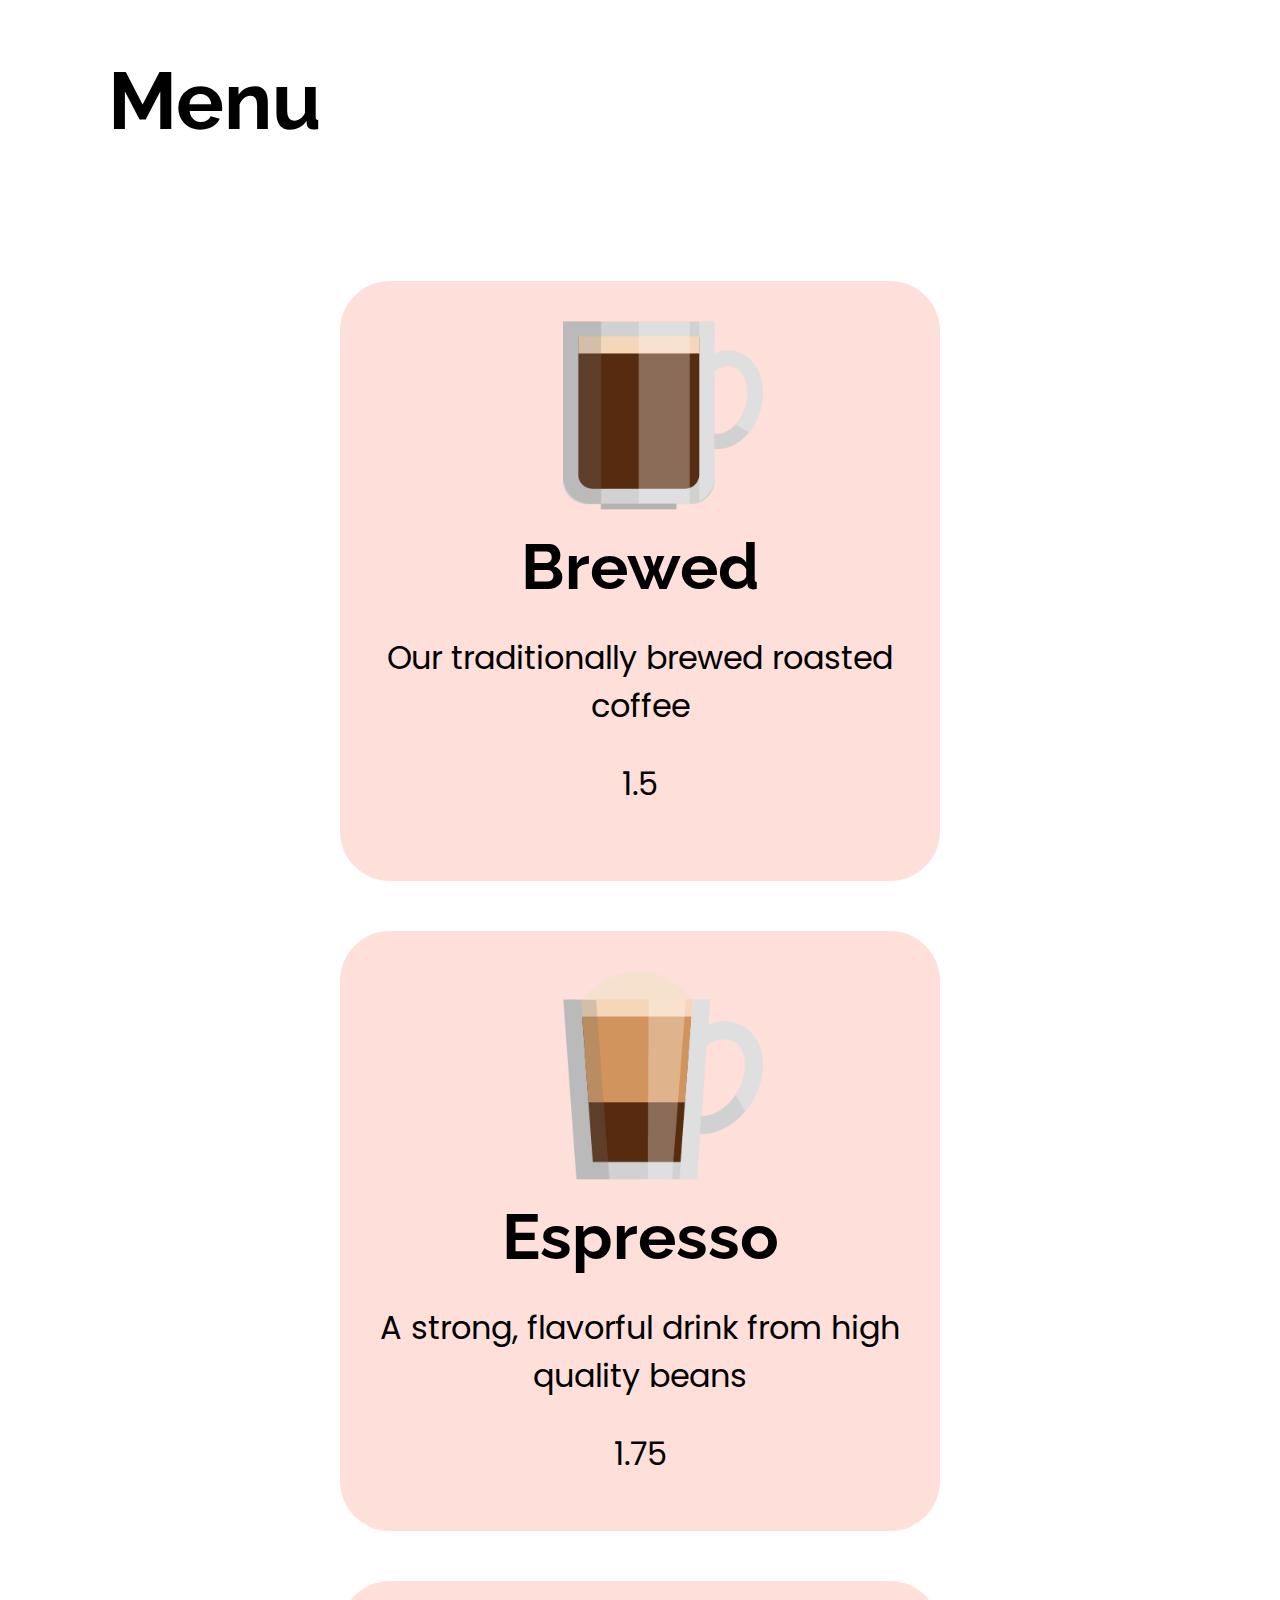
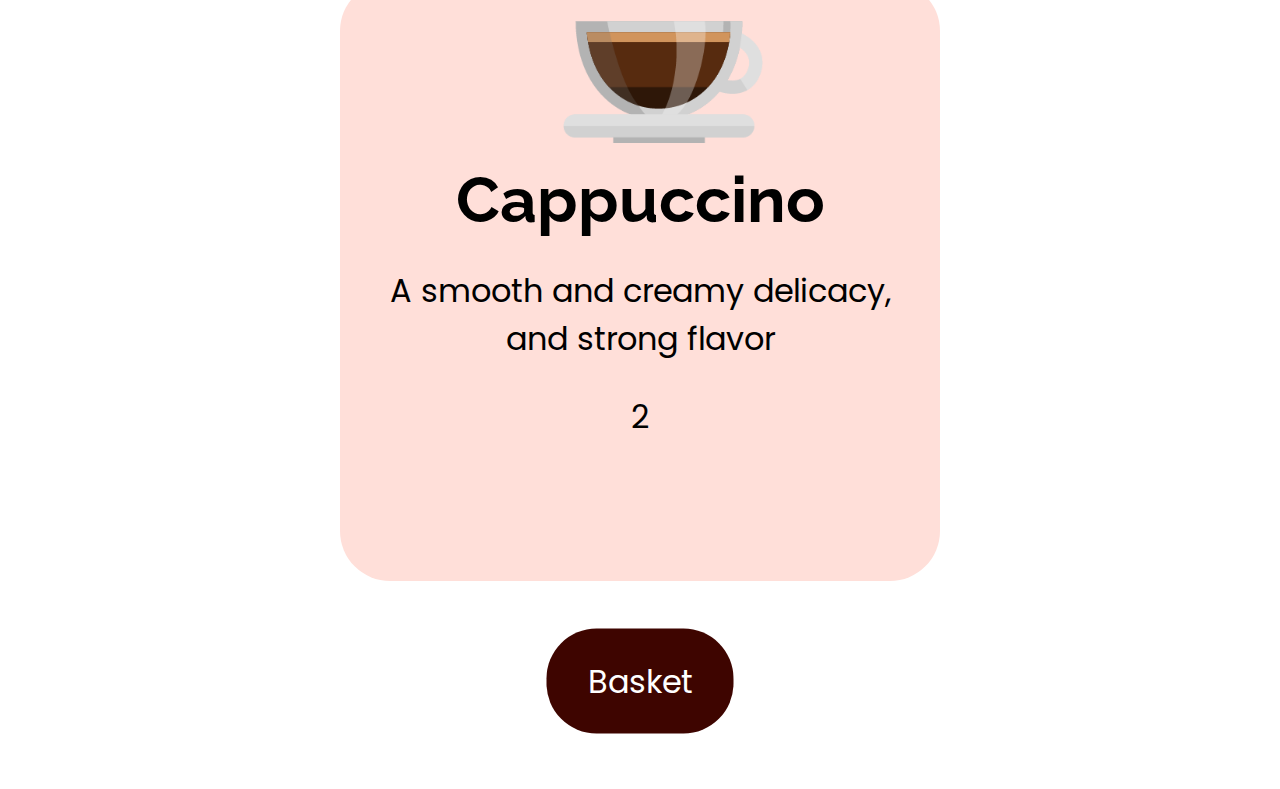
==== index.html @ 14aaa4b0 "a" ====
<!DOCTYPE html>
<html>

<head>
  <title>Dynamic Content from JSON</title>
  <link rel="stylesheet" href="Styles.css" type="text/css">
  <link rel="preconnect" href="https://fonts.googleapis.com">
  <link rel="preconnect" href="https://fonts.gstatic.com" crossorigin>
  <link href="https://fonts.googleapis.com/css2?family=Poiret+One&family=Poppins:wght@300&family=Raleway&display=swap" rel="stylesheet">
</head>

<body>
  <h1 id="title"></h1>
  <p id="description"></p>
  <div id="items"></div>

  <script src="options.js"></script>
  <script>
    // Fetch the JSON file
    fetch('data.json')
      .then(response => response.json())
      .then(data => {
        // Update the title and description
        document.getElementById('title').textContent = data.title;
        document.getElementById('description').textContent = data.description;

        // Loop through the items and create HTML elements
        data.items.forEach(item => {
          const div = document.createElement('div');
          div.classList.add("item");
          const img = document.createElement('img');
          const h2 = document.createElement('h2');
          const p1 = document.createElement('p');
          const p2 = document.createElement('p');

          div.addEventListener('click', function () {window.location.href = "" + item.name + ".html";});

          img.src = "images/" + item.name + ".png";
          h2.textContent = item.name;
          p1.textContent = item.description;
          p2.textContent = item.price;

          div.appendChild(img);
          div.appendChild(h2);
          div.appendChild(p1);
          div.appendChild(p2);

          document.getElementById('items').appendChild(div);
        });
      })
      .catch(error => {
        console.error('Error fetching data:', error);
      });
  </script>
   <button class = "menuButton"><a href="Basket.html">  Basket  </a></button>
   <div class = "space"></div>

</body>
</html>
---- Styles.css ----
/* GENERAL STYLING*/
h1{
  font-family: 'Raleway', sans-serif;
  font-size: 5rem;
  margin-left: 100px;
}

h2 {
  font-family: 'Raleway', sans-serif;
  font-size: 4rem;
  margin-left: 100px;
}

label,
input,
#value,
p {
  font-family: 'Poppins', sans-serif;
  font-size: 2rem;
  margin-left: 100px;
}

.exit{
  position: absolute;
  top: 2.5%;
  left: 85%;
  font-size: 4em;
}

.exit a:link, a:visited{
  color: #000;
}

.space{
  height: 200px;
}
/*STYLING FOR DETAILS PAGES*/
.container {
  display: block;
  position: relative;
  padding-left: 35px;
  margin-bottom: 12px;
  cursor: pointer;
  font-size: 22px;
  -webkit-user-select: none;
  -moz-user-select: none;
  -ms-user-select: none;
  user-select: none;
  margin-bottom: 90px;
  margin-left: 100px;
}

.container input {
  position: absolute;
  opacity: 0;
  cursor: pointer;
}

.checkmark {
  position: absolute;
  top: -50%;
  left: 0;
  height: 100px;
  width: 100px;
  background-color: #E8E8E8;
  border-radius: 30%;
  margin-bottom: 50px;
}

.container:hover input~.checkmark {
  background-color: #ccc;
}

.container input:checked~.checkmark {
  background-color: #FFDFD9;
}

.checkmark:after {
  content: "";
  position: absolute;
  display: none;
}

.container input:checked~.checkmark:after {
  display: block;
}

input {
  width: 100px;
  height: 20px;
}

.slider {
  -webkit-appearance: none;
  width: 50%;
  height: 25px;
  background: #E8E8E8;
  -webkit-transition: .2s;
  transition: opacity .2s;
}

.slider::-webkit-slider-thumb {
  -webkit-appearance: none;
  appearance: none;
  width: 45px;
  height: 45px;
  border-radius: 50%;
  background: #FFDFD9;
  cursor: pointer;
}

.slider::-moz-range-thumb {
  width: 25px;
  height: 25px;
  background: #FFDFD9;
  cursor: pointer;
}

#amount {
  background: rgba(255, 255, 255, 0.1);
  border: none;
  font-size: 16px;
  height: 45px;
  margin: 0;
  outline: 0;
  padding: 15px;
  width: 30%;
  background-color: #FFDFD9;
  box-shadow: 0 1px 0 rgba(0, 0, 0, 0.03) inset;
  margin-bottom: 30px;
  font-family: 'Poppins', sans-serif;
  font-size: 2rem;
  margin-left: 100px;
}

.menuButton {
  background-color: #3E0500;
  border-radius: 50px;
  border-width: 0;
  height: 105px;
  cursor: pointer;
  margin: 0;
  text-align: center;
  transition: all 200ms;
  vertical-align: baseline;
  white-space: nowrap;
  user-select: none;
  -webkit-user-select: none;
  touch-action: manipulation;
  margin: 0;
  position: absolute;
  left: 50%;
  -ms-transform: translate(-50%, -50%);
  transform: translate(-50%, -50%);
  margin-top: 100px;
}

.menuButton a:link,
.menuButton a:visited {
  font-family: 'Poppins', sans-serif;
  font-size: 2rem;
  margin-left: 100px;
  color: #fff;
  margin: 35px;
  text-decoration: none;
}
/*STYLING FOR MENU PAGE*/
.item{
  background-color: #FFDFD9;
  border-radius: 50px;
  text-align: center;
  height: 600px;
  width: 600px;
  margin: 0 auto;
  margin-top: 50px
}
.item img{
  padding-top: 40px;
  margin-left: 45px;
  width: 200px;
}
.item h2, p{
  margin: 0;
  padding: 15px;
}
/*STYLING FOR BASKET PAGE*/
#orders div{
  background-color: #FFDFD9;
  width: 900px;
  height: 475px;
  border-radius: 50px;
  margin: 0 auto;
  margin-top: 50px
}
#orders div img{
  width: 100px;
  margin: 50px;
}
#orders div h2{
  position: absolute;
  top: 230px;
  left: 120px;
  font-size: 3.5em;
}
#orders div h3{
  position: absolute;
  top: 525px;
  left: 49%;
  font-size: 3.5em;
}
#orders div p{
 margin-left: 50px;
  width: 400px;
}
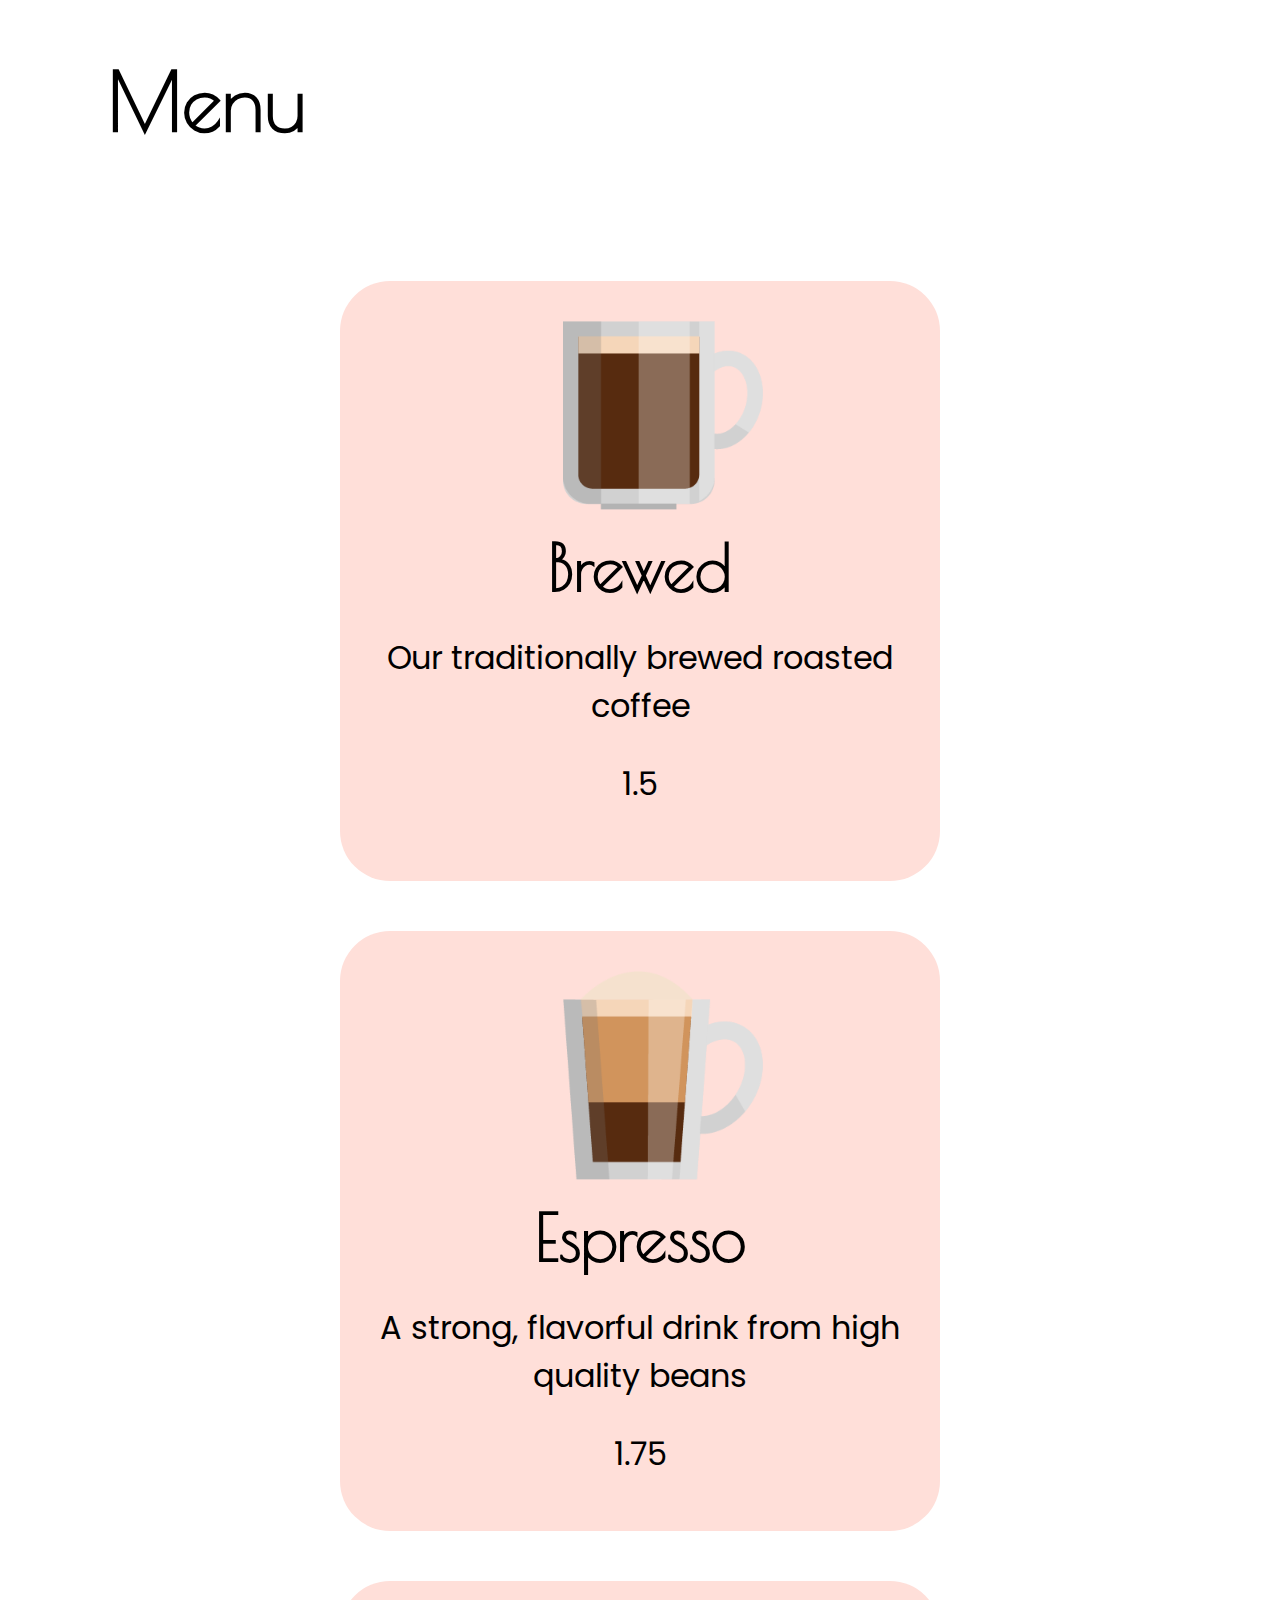
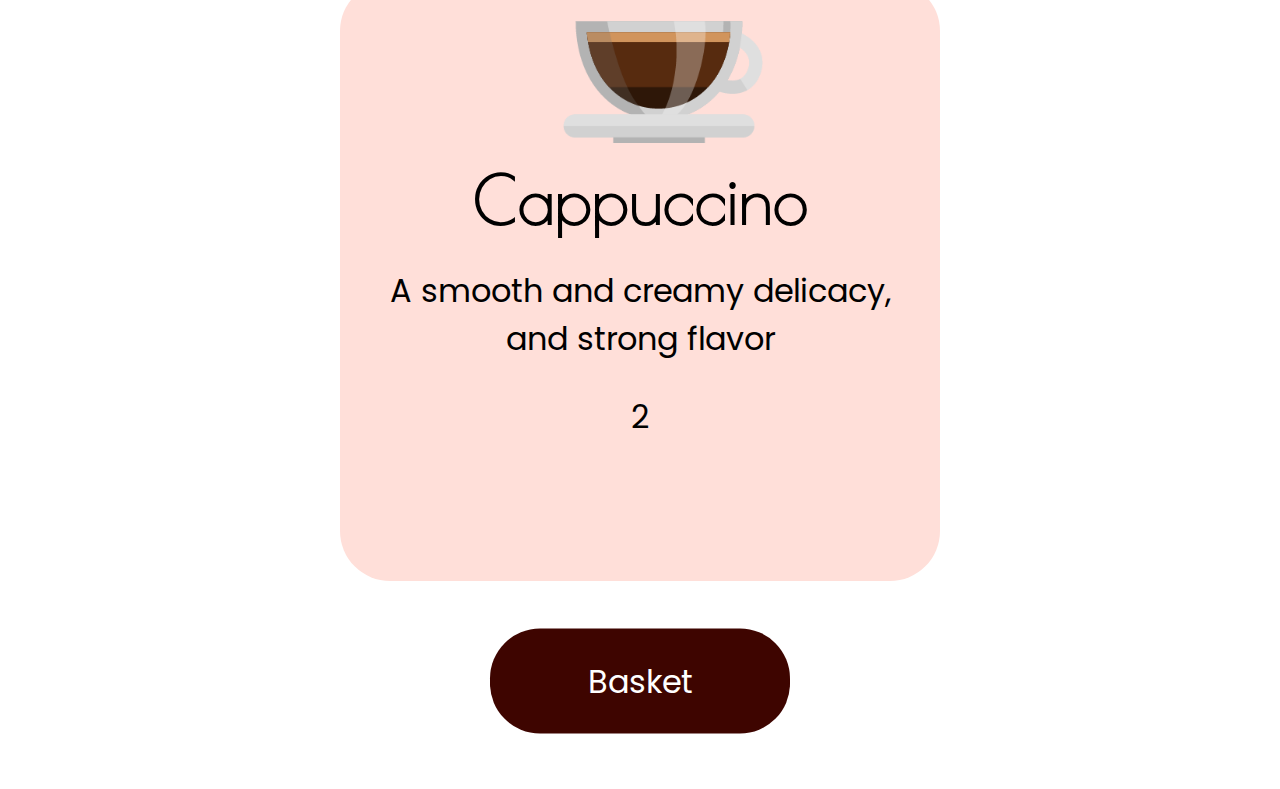
==== commit 994f9b56: "a" ====
--- a/index.html
+++ b/index.html
@@ -6,7 +6,7 @@
   <link rel="stylesheet" href="Styles.css" type="text/css">
   <link rel="preconnect" href="https://fonts.googleapis.com">
   <link rel="preconnect" href="https://fonts.gstatic.com" crossorigin>
-  <link href="https://fonts.googleapis.com/css2?family=Poiret+One&family=Poppins:wght@300&family=Raleway&display=swap" rel="stylesheet">
+  <link href="https://fonts.googleapis.com/css2?family=Poiret+One&family=Poppins:wght@300&display=swap"rel="stylesheet">
 </head>
 
 <body>
@@ -33,7 +33,7 @@
           const p1 = document.createElement('p');
           const p2 = document.createElement('p');
 
-          div.addEventListener('click', function () {window.location.href = "" + item.name + ".html";});
+          div.addEventListener('click', function () { window.location.href = "" + item.name + ".html"; });
 
           img.src = "images/" + item.name + ".png";
           h2.textContent = item.name;
@@ -52,8 +52,9 @@
         console.error('Error fetching data:', error);
       });
   </script>
-   <button class = "menuButton"><a href="Basket.html">  Basket  </a></button>
-   <div class = "space"></div>
+  <button class="menuButton"><a href="Basket.html">Basket</a></button>
+  <div class="space"></div>
 
 </body>
+
 </html>--- a/Styles.css
+++ b/Styles.css
@@ -1,12 +1,12 @@
 /* GENERAL STYLING*/
 h1{
-  font-family: 'Raleway', sans-serif;
+  font-family: 'Poiret One', cursive;
   font-size: 5rem;
   margin-left: 100px;
 }
 
 h2 {
-  font-family: 'Raleway', sans-serif;
+  font-family: 'Poiret One', cursive;
   font-size: 4rem;
   margin-left: 100px;
 }
@@ -138,6 +138,7 @@
   border-radius: 50px;
   border-width: 0;
   height: 105px;
+  width: 300px;
   cursor: pointer;
   margin: 0;
   text-align: center;
@@ -210,5 +211,5 @@
 }
 #orders div p{
  margin-left: 50px;
-  width: 400px;
+  width: 700px;
 }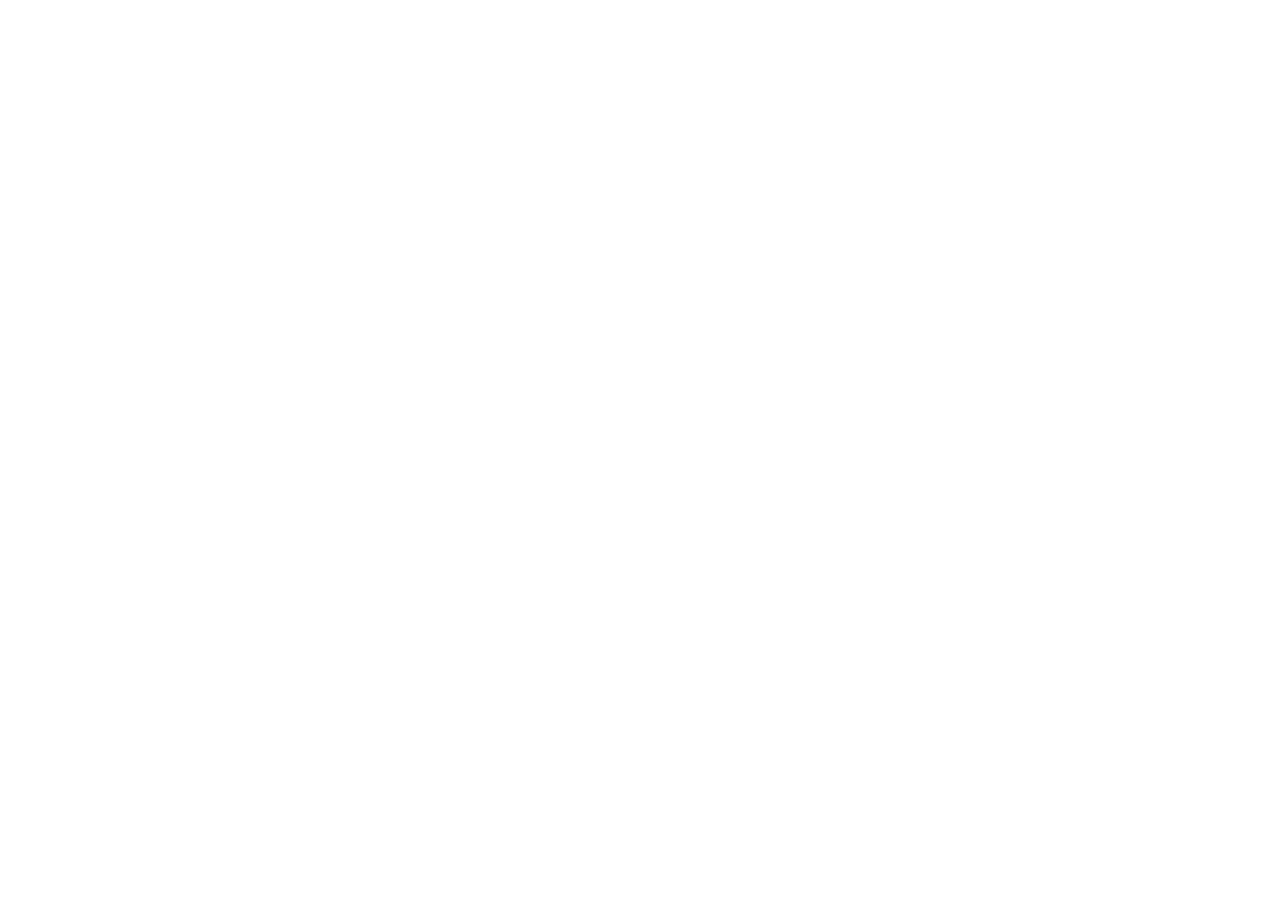
==== commit 664d0156: "a" ====
--- a/index.html
+++ b/index.html
@@ -10,51 +10,9 @@
 </head>
 
 <body>
-  <h1 id="title"></h1>
-  <p id="description"></p>
-  <div id="items"></div>
+  <div class = "landing">
 
-  <script src="options.js"></script>
-  <script>
-    // Fetch the JSON file
-    fetch('data.json')
-      .then(response => response.json())
-      .then(data => {
-        // Update the title and description
-        document.getElementById('title').textContent = data.title;
-        document.getElementById('description').textContent = data.description;
-
-        // Loop through the items and create HTML elements
-        data.items.forEach(item => {
-          const div = document.createElement('div');
-          div.classList.add("item");
-          const img = document.createElement('img');
-          const h2 = document.createElement('h2');
-          const p1 = document.createElement('p');
-          const p2 = document.createElement('p');
-
-          div.addEventListener('click', function () { window.location.href = "" + item.name + ".html"; });
-
-          img.src = "images/" + item.name + ".png";
-          h2.textContent = item.name;
-          p1.textContent = item.description;
-          p2.textContent = item.price;
-
-          div.appendChild(img);
-          div.appendChild(h2);
-          div.appendChild(p1);
-          div.appendChild(p2);
-
-          document.getElementById('items').appendChild(div);
-        });
-      })
-      .catch(error => {
-        console.error('Error fetching data:', error);
-      });
-  </script>
-  <button class="menuButton"><a href="Basket.html">Basket</a></button>
-  <div class="space"></div>
-
+  </div>
 </body>
 
 </html>--- a/Styles.css
+++ b/Styles.css
@@ -1,8 +1,17 @@
 /* GENERAL STYLING*/
-h1{
+body {
+  margin: 0 auto;
+}
+
+h1 {
   font-family: 'Poiret One', cursive;
   font-size: 5rem;
-  margin-left: 100px;
+  margin: 0 auto;
+  padding: 40px 0;
+  background-color: #3E0500;
+  width: 100%;
+  text-align: center;
+  color: #fff;
 }
 
 h2 {
@@ -20,20 +29,29 @@
   margin-left: 100px;
 }
 
-.exit{
+.exit {
   position: absolute;
   top: 2.5%;
   left: 85%;
   font-size: 4em;
-}
-
-.exit a:link, a:visited{
+  color: #fff;
+}
+
+.exit a:link,
+a:visited {
   color: #000;
 }
 
-.space{
+.space {
   height: 200px;
 }
+/*STYLING FOR LANDING PAGE*/
+.landing {
+  background: linear-gradient(#68332e, #3E0500);
+  width: 100%;
+  height: 100%;
+}
+
 /*STYLING FOR DETAILS PAGES*/
 .container {
   display: block;
@@ -165,8 +183,9 @@
   margin: 35px;
   text-decoration: none;
 }
+
 /*STYLING FOR MENU PAGE*/
-.item{
+.item {
   background-color: #FFDFD9;
   border-radius: 50px;
   text-align: center;
@@ -175,17 +194,21 @@
   margin: 0 auto;
   margin-top: 50px
 }
-.item img{
+
+.item img {
   padding-top: 40px;
   margin-left: 45px;
   width: 200px;
 }
-.item h2, p{
+
+.item h2,
+p {
   margin: 0;
   padding: 15px;
 }
+
 /*STYLING FOR BASKET PAGE*/
-#orders div{
+#orders div {
   background-color: #FFDFD9;
   width: 900px;
   height: 475px;
@@ -193,23 +216,34 @@
   margin: 0 auto;
   margin-top: 50px
 }
-#orders div img{
+
+#orders div img {
   width: 100px;
   margin: 50px;
 }
-#orders div h2{
+
+#orders div h2 {
   position: absolute;
   top: 230px;
   left: 120px;
   font-size: 3.5em;
 }
-#orders div h3{
+
+#orders div h3 {
   position: absolute;
   top: 525px;
   left: 49%;
   font-size: 3.5em;
 }
-#orders div p{
- margin-left: 50px;
+
+#orders div p {
+  margin-left: 50px;
   width: 700px;
+}
+
+.noneYet {
+  text-align: center;
+  margin-top: 100px;
+  margin-bottom: 50px;
+  font-size: 2.5em;
 }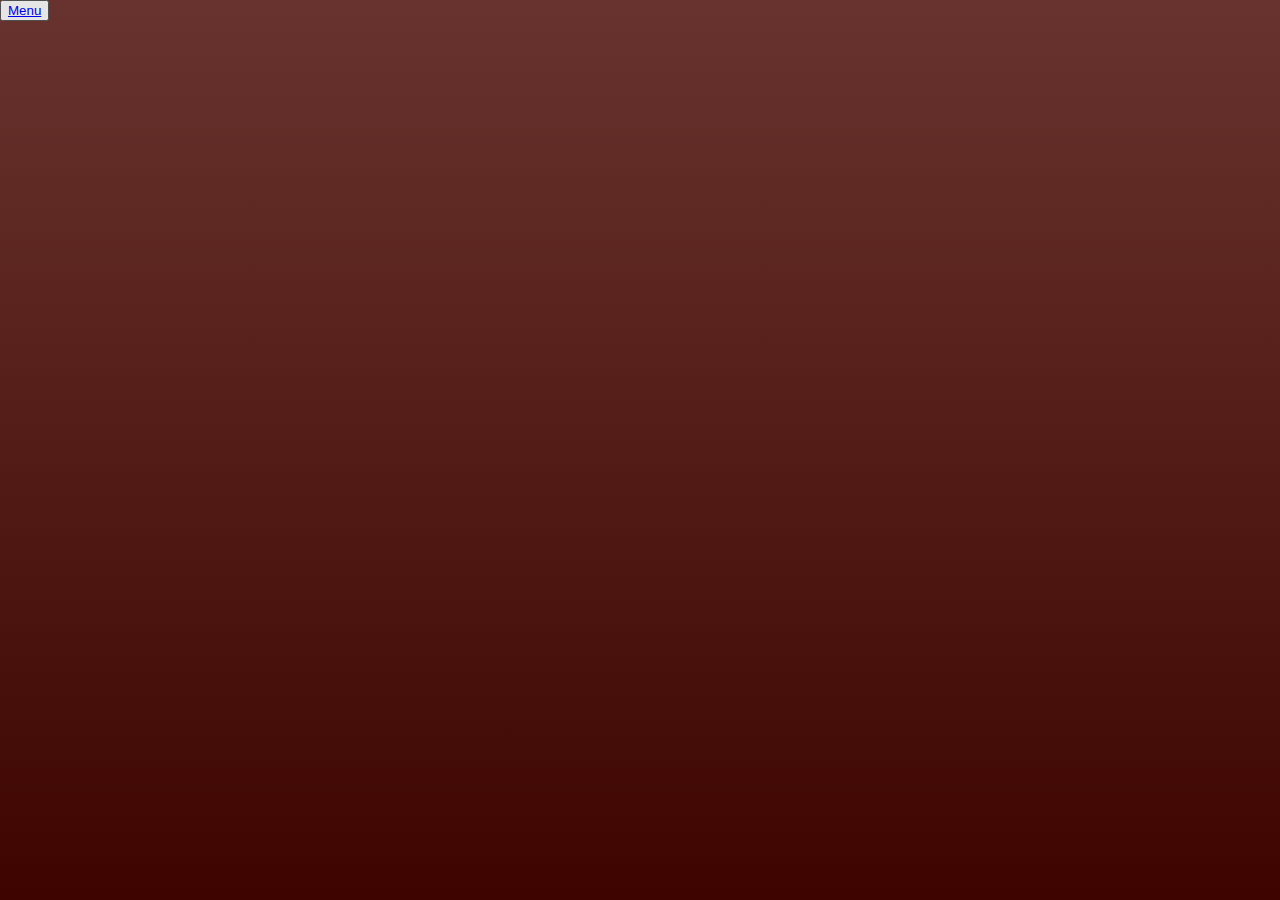
==== commit ddf0fcb0: "a" ====
--- a/index.html
+++ b/index.html
@@ -11,7 +11,7 @@
 
 <body>
   <div class = "landing">
-
+    <button class="indexButton"><a href="Menu.html">Menu</a></button>
   </div>
 </body>
 
--- a/Styles.css
+++ b/Styles.css
@@ -48,8 +48,40 @@
 /*STYLING FOR LANDING PAGE*/
 .landing {
   background: linear-gradient(#68332e, #3E0500);
-  width: 100%;
-  height: 100%;
+  width: 100vw;
+  height: 100vh;
+}
+.menuButton {
+  background-color: #ffffff;
+  border-radius: 50px;
+  border-width: 0;
+  height: 105px;
+  width: 300px;
+  cursor: pointer;
+  margin: 0;
+  text-align: center;
+  transition: all 200ms;
+  vertical-align: baseline;
+  white-space: nowrap;
+  user-select: none;
+  -webkit-user-select: none;
+  touch-action: manipulation;
+  margin: 0;
+  position: absolute;
+  left: 50%;
+  -ms-transform: translate(-50%, -50%);
+  transform: translate(-50%, -50%);
+  margin-top: 100px;
+}
+
+.menuButton a:link,
+.menuButton a:visited {
+  font-family: 'Poppins', sans-serif;
+  font-size: 2rem;
+  margin-left: 100px;
+  color: #3E0500;
+  margin: 35px;
+  text-decoration: none;
 }
 
 /*STYLING FOR DETAILS PAGES*/
@@ -234,6 +266,7 @@
   top: 525px;
   left: 49%;
   font-size: 3.5em;
+  font-family: 'Poiret One', cursive;
 }
 
 #orders div p {
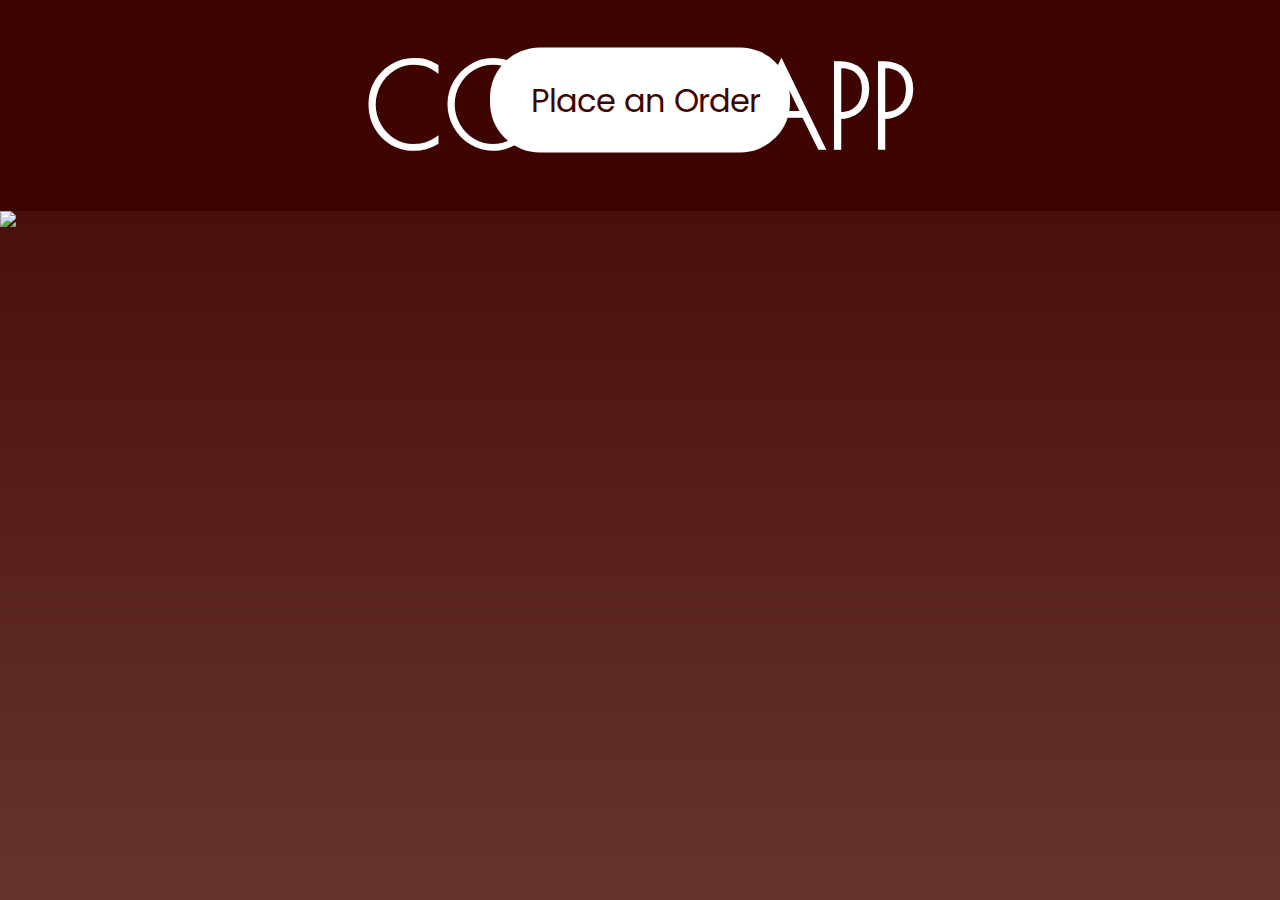
==== commit 50525ffd: "a" ====
--- a/index.html
+++ b/index.html
@@ -11,7 +11,9 @@
 
 <body>
   <div class = "landing">
-    <button class="indexButton"><a href="Menu.html">Menu</a></button>
+    <button class="indexButton"><a href="Menu.html">Place an Order</a></button>
+    <h1 class = "indexh1">COFFEE APP</h1>
+    <img src = "Espresso.html" class = "indeximg">
   </div>
 </body>
 
--- a/Styles.css
+++ b/Styles.css
@@ -47,11 +47,11 @@
 }
 /*STYLING FOR LANDING PAGE*/
 .landing {
-  background: linear-gradient(#68332e, #3E0500);
+  background: linear-gradient(#3E0500, #68332e);
   width: 100vw;
   height: 100vh;
 }
-.menuButton {
+.indexButton {
   background-color: #ffffff;
   border-radius: 50px;
   border-width: 0;
@@ -74,14 +74,26 @@
   margin-top: 100px;
 }
 
-.menuButton a:link,
-.menuButton a:visited {
+.indexButton a:link,
+.indexButton a:visited {
   font-family: 'Poppins', sans-serif;
   font-size: 2rem;
   margin-left: 100px;
   color: #3E0500;
   margin: 35px;
   text-decoration: none;
+}
+
+.indexh1{
+  font-family: 'Poiret One', cursive;
+  font-size: 7rem;
+  margin: 0 auto;
+  text-align: center;
+  color: #fff;
+}
+
+.indeximg{
+  width: 200px;
 }
 
 /*STYLING FOR DETAILS PAGES*/
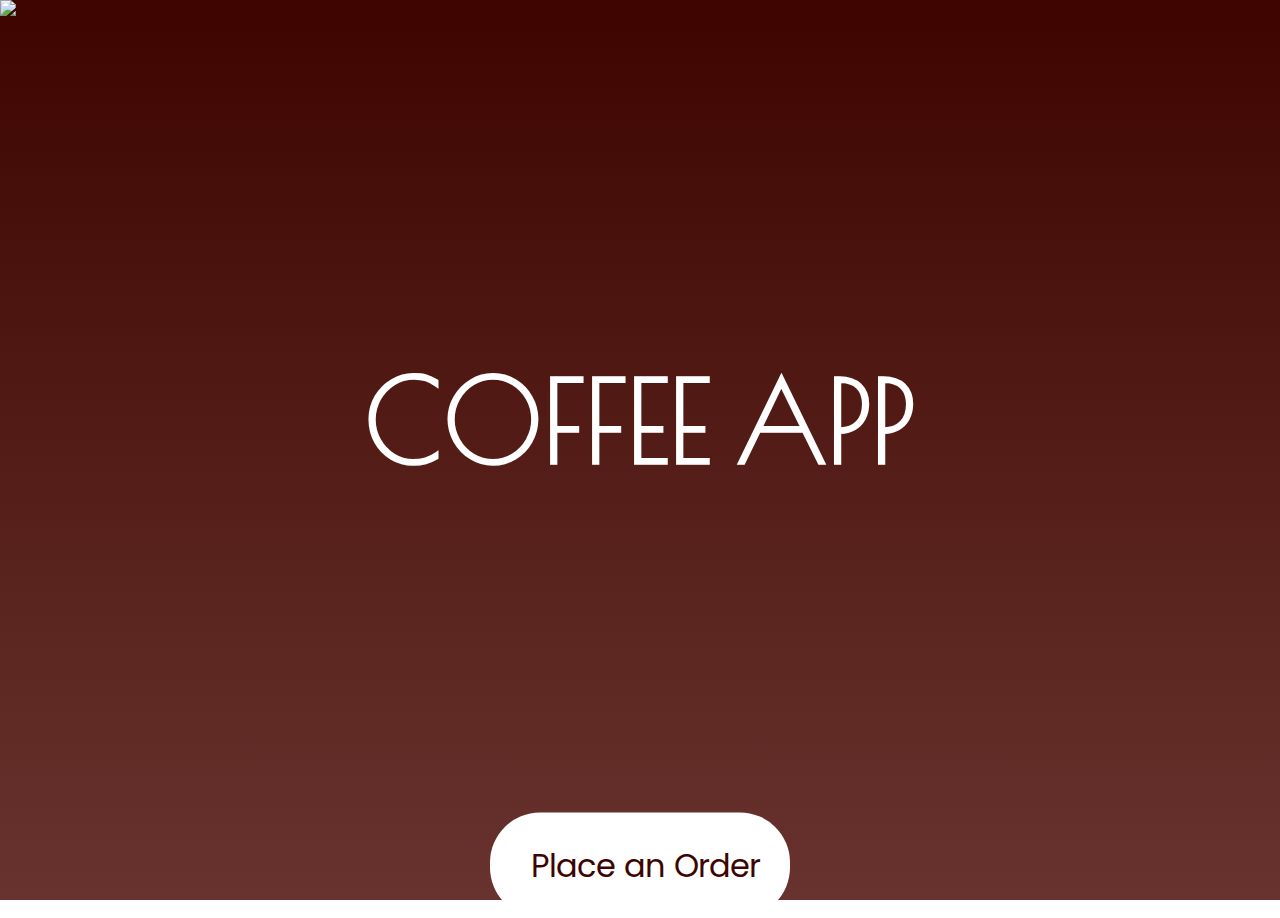
==== commit aa5fda0d: "a" ====
--- a/index.html
+++ b/index.html
@@ -13,7 +13,7 @@
   <div class = "landing">
     <button class="indexButton"><a href="Menu.html">Place an Order</a></button>
     <h1 class = "indexh1">COFFEE APP</h1>
-    <img src = "Espresso.html" class = "indeximg">
+    <img src = "images/Espresso.html" class = "indeximg">
   </div>
 </body>
 
--- a/Styles.css
+++ b/Styles.css
@@ -39,7 +39,7 @@
 
 .exit a:link,
 a:visited {
-  color: #000;
+  color: #fff;
 }
 
 .space {
@@ -68,6 +68,7 @@
   touch-action: manipulation;
   margin: 0;
   position: absolute;
+  top: 85%;
   left: 50%;
   -ms-transform: translate(-50%, -50%);
   transform: translate(-50%, -50%);
@@ -88,6 +89,9 @@
   font-family: 'Poiret One', cursive;
   font-size: 7rem;
   margin: 0 auto;
+  position: absolute;
+  background-color:rgba(0, 0, 0, 0);
+  top: 35%;
   text-align: center;
   color: #fff;
 }
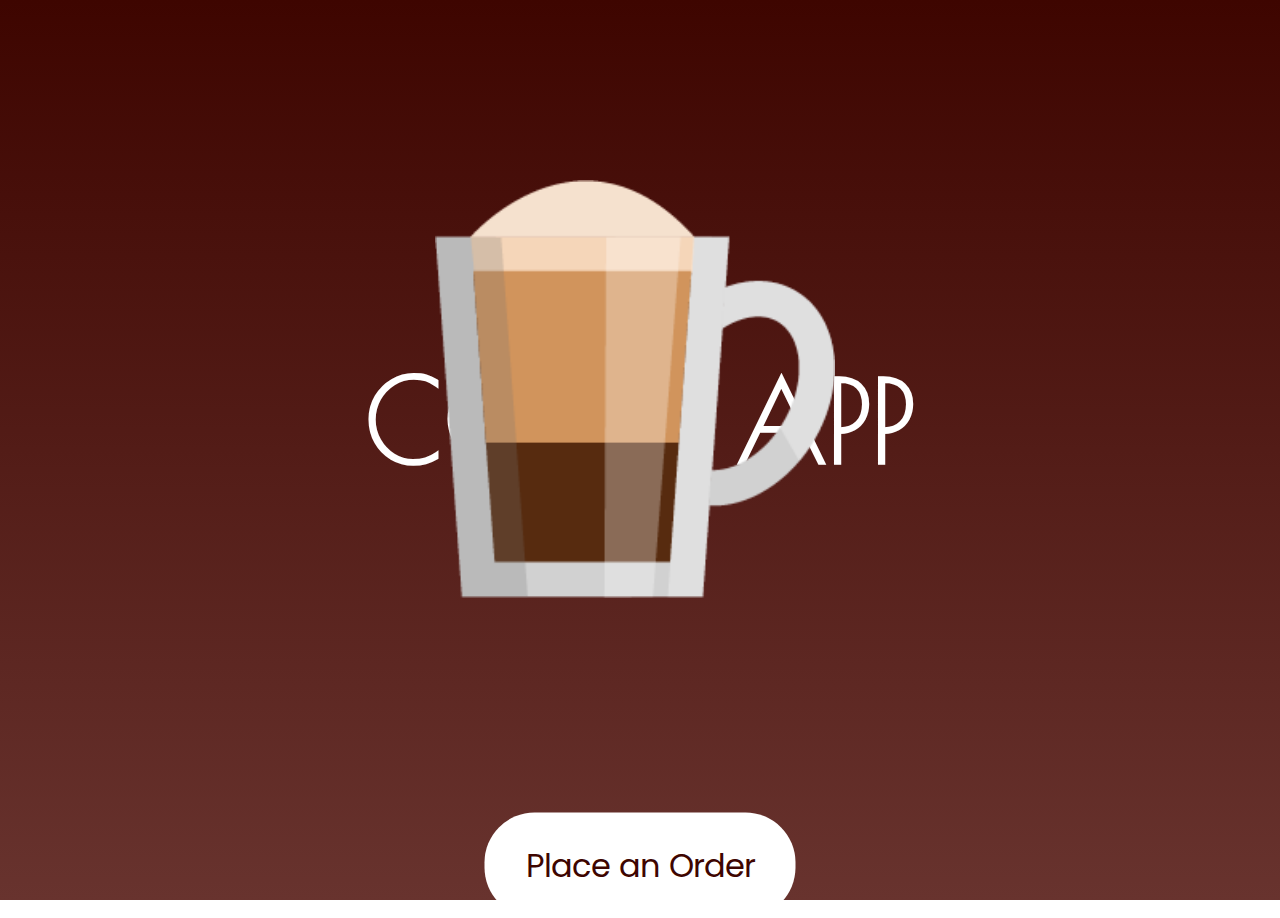
==== commit c5f2523a: "a" ====
--- a/index.html
+++ b/index.html
@@ -11,9 +11,10 @@
 
 <body>
   <div class = "landing">
+    <!-- Landing page info -->
     <button class="indexButton"><a href="Menu.html">Place an Order</a></button>
     <h1 class = "indexh1">COFFEE APP</h1>
-    <img src = "images/Espresso.html" class = "indeximg">
+    <img src = "images/Espresso.png" class = "indeximg">
   </div>
 </body>
 
--- a/Styles.css
+++ b/Styles.css
@@ -29,6 +29,7 @@
   margin-left: 100px;
 }
 
+/*Exit buttons*/
 .exit {
   position: absolute;
   top: 2.5%;
@@ -56,7 +57,6 @@
   border-radius: 50px;
   border-width: 0;
   height: 105px;
-  width: 300px;
   cursor: pointer;
   margin: 0;
   text-align: center;
@@ -97,10 +97,14 @@
 }
 
 .indeximg{
-  width: 200px;
+  position: absolute;
+  left: 34%;
+  top: 20%;
+  width: 400px;
 }
 
 /*STYLING FOR DETAILS PAGES*/
+/*Styling for inputs*/
 .container {
   display: block;
   position: relative;
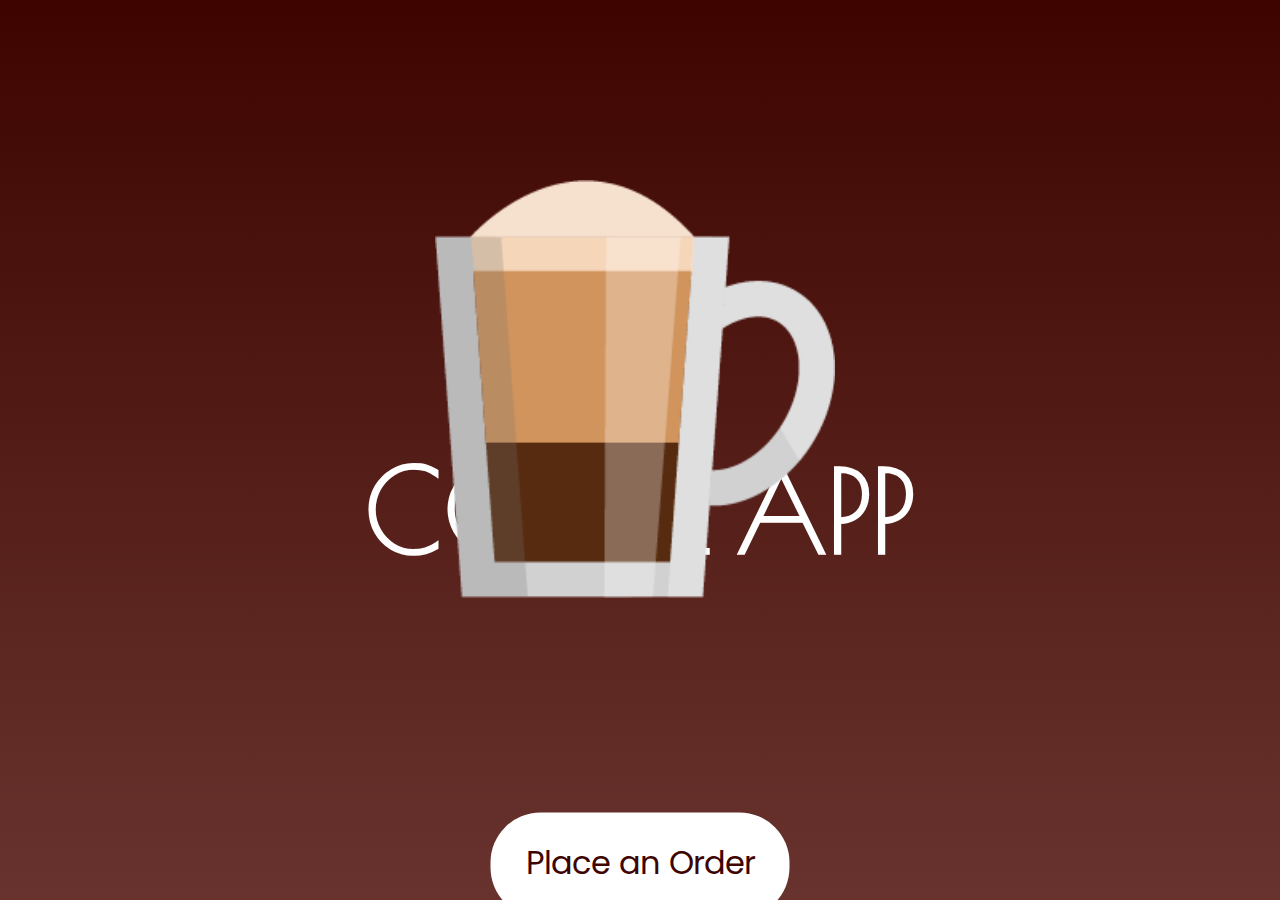
==== commit 708db97d: "Finishes Project" ====
--- a/index.html
+++ b/index.html
@@ -1,20 +1,22 @@
 <!DOCTYPE html>
-<html>
+<html lang = "en">
 
 <head>
-  <title>Dynamic Content from JSON</title>
+  <meta charset="UTF-8">
+  <title>Coffee App</title>
   <link rel="stylesheet" href="Styles.css" type="text/css">
+  <!-- These are just fonts -->
   <link rel="preconnect" href="https://fonts.googleapis.com">
   <link rel="preconnect" href="https://fonts.gstatic.com" crossorigin>
-  <link href="https://fonts.googleapis.com/css2?family=Poiret+One&family=Poppins:wght@300&display=swap"rel="stylesheet">
+  <link href="https://fonts.googleapis.com/css2?family=Poiret+One&family=Poppins:wght@300&display=swap" rel="stylesheet">
 </head>
 
 <body>
   <div class = "landing">
     <!-- Landing page info -->
-    <button class="indexButton"><a href="Menu.html">Place an Order</a></button>
+    <span class="indexButton"><a href="Menu.html">Place an Order</a></span>
     <h1 class = "indexh1">COFFEE APP</h1>
-    <img src = "images/Espresso.png" class = "indeximg">
+    <img src = "images/Espresso.png" class = "indeximg" alt = "Logo">
   </div>
 </body>
 
--- a/Styles.css
+++ b/Styles.css
@@ -83,6 +83,7 @@
   color: #3E0500;
   margin: 35px;
   text-decoration: none;
+  line-height:100px;
 }
 
 .indexh1{
@@ -91,7 +92,7 @@
   margin: 0 auto;
   position: absolute;
   background-color:rgba(0, 0, 0, 0);
-  top: 35%;
+  top: 45%;
   text-align: center;
   color: #fff;
 }
@@ -234,6 +235,7 @@
   color: #fff;
   margin: 35px;
   text-decoration: none;
+  line-height:100px;
 }
 
 /*STYLING FOR MENU PAGE*/
